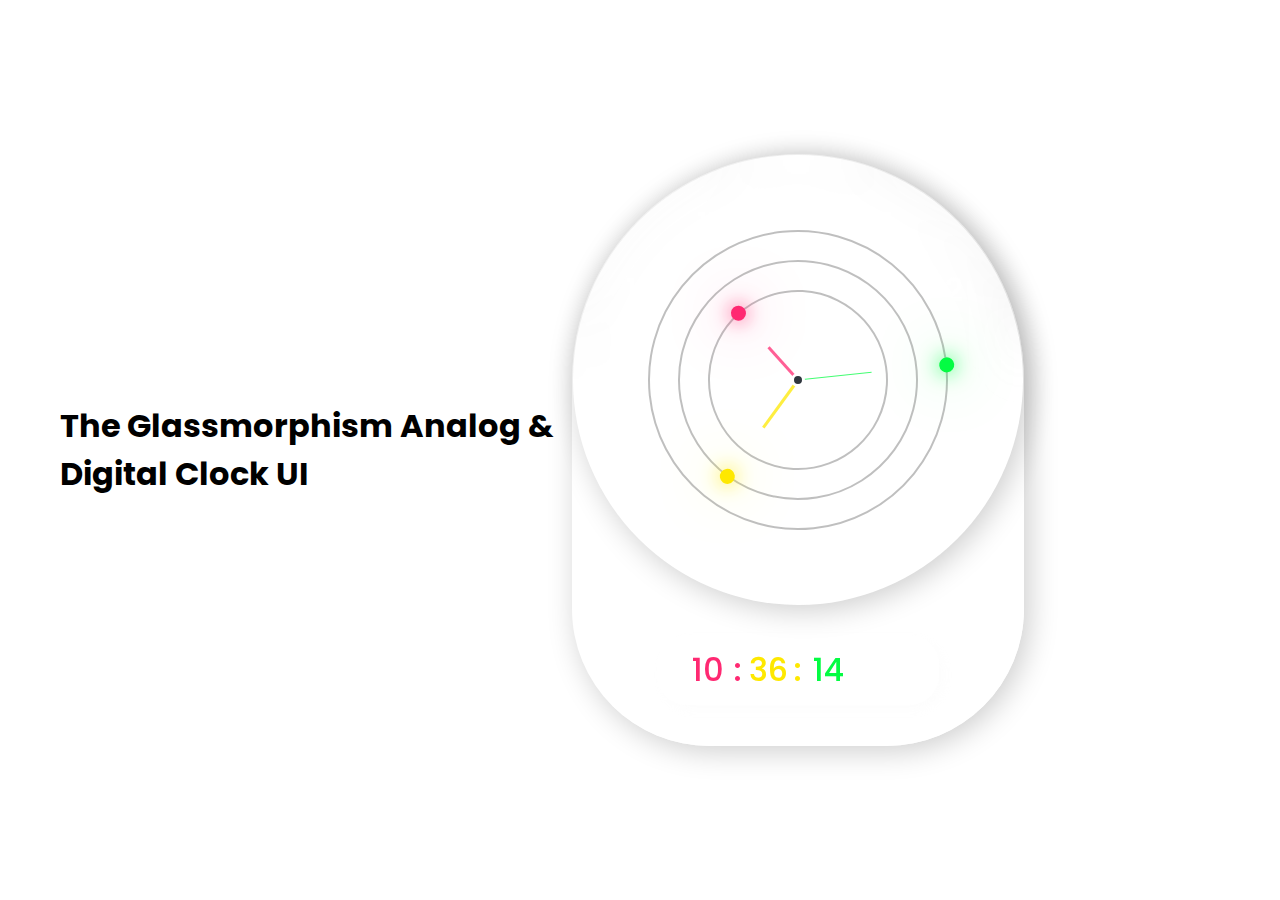
==== index.html @ d381092e "Update index.html" ====
<!dOCTYPE html>
<html>
<head>
    <meta charset="UTF-8">
    <title>Clock</title>
    <link rel="stylesheet" href="clstyle.css">
</head>
    <body>
        
        
        
        
        <div>

            <h1 class="name">The Glassmorphism Analog & Digital Clock UI</h1>
        </div>
        
        
        <div class="container">
             <div class="clock">

 


                <div class="circle"  id ="sc"  style="--clr:#04fc43;"><i></i></div>
                <div class="circle circle2" id ="mn" style="--clr:#fee800;"><i></i></div>
                <div class="circle circle3" id ="hr" style="--clr:#ff2972;"><i></i></div>






               <span style="--i:1;"><b>1</b></span>
               <span style="--i:2;"><b>2</b></span>
               <span style="--i:3;"><b>3</b></span>
               <span style="--i:4;"><b>4</b></span>
               <span style="--i:5;"><b>5</b></span>
               <span style="--i:6;"><b>6</b></span>
               <span style="--i:7;"><b>7</b></span>
               <span style="--i:8;"><b>8</b></span>
               <span style="--i:9;"><b>9</b></span>
               <span style="--i:10;"><b>10</b></span>
               <span style="--i:11;"><b>11</b></span>
               <span style="--i:12;"><b>12</b></span>
             </div>   


             <!-- digital clock -->
             <div id="time">
                 <div id="hours" style="--clr:#ff2972;">00</div>
                 <div id="minutes" style="--clr:#fee800;">00</div>
                 <div id="seconds" style="--clr:#04fc43;">00</div>
                 <div id="ampm">AM</div>
             </div>
        </div>




        <script>
            let hr = document.querySelector('#hr');
            let mn = document.querySelector('#mn');
            let sc = document.querySelector('#sc');





        setInterval(() =>{
            let day = new Date();
            let hh = day.getHours() * 30;
            let mm = day.getMinutes() * 6;
            let ss = day.getSeconds() * 6;

            hr.style.transform=`rotateZ(${hh+(mm/12)}deg)`;
            mn.style.transform=`rotateZ(${mm}deg)`;
            sc.style.transform=`rotateZ(${ss}deg)`;



            // digital clock 

            let hours = document.getElementById('hours');
            let minutes = document.getElementById('minutes');
            let seconds = document.getElementById('seconds');
            let ampm = document.getElementById('ampm');


            let h = new Date().getHours();
            let m = new Date().getMinutes();
            let s = new Date().getSeconds();



             h=(h < 10) ? "0" + h : h
             m=(m < 10) ? "0" + m : m
             s=(s < 10) ? "0" + s : s

             
             hours.innerHTML = h;
             minutes.innerHTML = m;
             seconds.innerHTML = s;


            })
        </script>
    </body>
</html>
---- clstyle.css ----
@import url('https://fonts.googleapis.com/css?family=poppins:200,300,400,500,600,700,800,900&display=swap');
*
{
    margin: 0;
    padding: 0;
    box-sizing: border-box;
    font-family: 'poppins' , sans-serif;

}

body
{
    display: flex;
    justify-content: right;
    width: 80%;
    padding-left: 60px;
    align-items: center;
    min-height: 100vh;
    background: #c4d1c900;
    background-size: cover;
    background-image: url('https://images.pling.com/img/00/00/52/38/08/1325323/ae21d16d1a46209c05987820c79e43bbfebd.jpg');
    background-attachment: fixed;
    
    
}



.container
{
    position: relative;
    
    /* min-height: 500px; */ 
    border-radius: 30px;
    border-top-left-radius: 255px;
    border-top-right-radius: 255px;
    border-bottom-left-radius: 155px;
    border-bottom-right-radius: 155px;
    border-top: 1px solid rgba(255,255,255,0.02);
    border-left: 1px solid rgba(255, 255, 255, 0.02);
    border-bottom: 1px solid rgba(255,255,255,0.02);
    border-right: 1px solid rgba(255,255,255,0.02);
    box-shadow: 5px 5px 30px rgba(0,0,0,0.2);
    display: flex;
    justify-content: center;
    align-items: center;
    flex-direction: column;
    backdrop-filter: blur(3px);
    background: rgba(255,255,255,0.05);
    border: 1px solid rgba(255, 255, 255, 0.903);
    border-left: 1px solid rgba(255, 255, 255, 0.2);
    border-top: 1px solid rgba(255, 255, 255, 0.2);
    

}
.clock
{
    position: relative;
    width: 450px;
    height: 450px;
    background: #5e42cad9;
    
    border-radius: 50%;
    border-top: 1px solid rgba(255,255,255,0.02);
    border-left: 1px solid rgba(255, 255, 255, 0.02);
    border-bottom: 1px solid rgba(255,255,255,0.02);
    border-right: 1px solid rgba(255,255,255,0.02);
    box-shadow: 5px 5px 30px rgba(0,0,0,0.2);
    display: flex;
    justify-content: center;
    align-items: center;
    margin-bottom: 30px;
    backdrop-filter: blur(25px);
    background: rgba(255,255,255,0.05);
    
}
.clock::before
{
    content: '';
    position: absolute;
    width: 8px;
    height: 8px;
    background: #2f363e;
    border: 3px solid #ffff;
    border-radius: 50%;
    z-index: 10000;
}

.clock span
{
    position: absolute;
    inset: 20px;
    color: #ffff;
    text-align: center;
    transform: rotate(calc(30deg* var(--i)));
}
.clock span b{
    font-size: 2em;
    opacity: 0.75;
    font-weight: 600;
    display: inline-block;
    transform: rotate(calc(-30deg * var(--i)));

}


.circle{
    position: absolute;
    width: 300px;
    height: 300px;
    border: 2px solid rgba(0,0,0,0.25);
    border-radius: 50%;
    display: flex;
    justify-content: center;
    align-items: flex-start;
    z-index: 10;

}


.circle i{
    position: absolute;
    width: 6px;
    height: 50%;
    background: var(--clr);
    opacity: 0.75;
    transform-origin: bottom;
    transform: scale(0.5);
    
}



.circle:nth-child(1) i
{
    width: 2px;
}


.circle:nth-child(2) i
{
    width: 6px;
}



.circle2
{
    width: 240px;
    height: 240px;
    z-index: 9;

}

.circle3
{
    width: 180px;
    height: 180px;
    z-index: 8;
}


.circle::before
{
    content: '';
    position: absolute;
    top: -8.8px;
    
    width: 15px;
    height: 15px;
    background: var(--clr);
    border-radius: 50%;
    box-shadow:  0 0 20px var(--clr),
    0  0  60px var(--clr);

}




/* digital clock style */


#time
{
    margin-bottom: 40px;
    display: flex;
    padding: 10px 20px;
    font-size: 2em;
    font-weight: 600;
    border: 1px solid rgba(255, 255, 255, 0.903);
    border-radius: 30px;
    box-shadow: 5px 5px 10px rgba(230, 230, 230, 0.079),
    
    inset 5px 5px 20px rgba(213, 213, 213, 0),
    inset -5px -5px 15px rgba(223, 223, 223, 0);
    
    border-left: 1px solid rgba(255, 255, 255, 0.2);
    border-top: 1px solid rgba(255, 255, 255, 0.2);
    


}




#time div
{
    position: relative;
    width: 60px;
    text-align: center;
    font-weight: 500;
    color: var(--clr);

}

#time div:nth-child(1)::after,
#time div:nth-child(2)::after
{
    content: ':';
    position: absolute;
    right: -4px;

}


#time div:last-child
{
    font-size: 0.5em;
    display: flex;
    justify-content: center;
    align-items: center;
    color: #ffff;


}
#time div:nth-child(2)::after
{
    animation: animate 1s steps(1) infinite;
}

@keyframes animate 
{
    0%
    {
        opacity: 1;

    }
    50%
    {
        opacity: 0;
    }
}
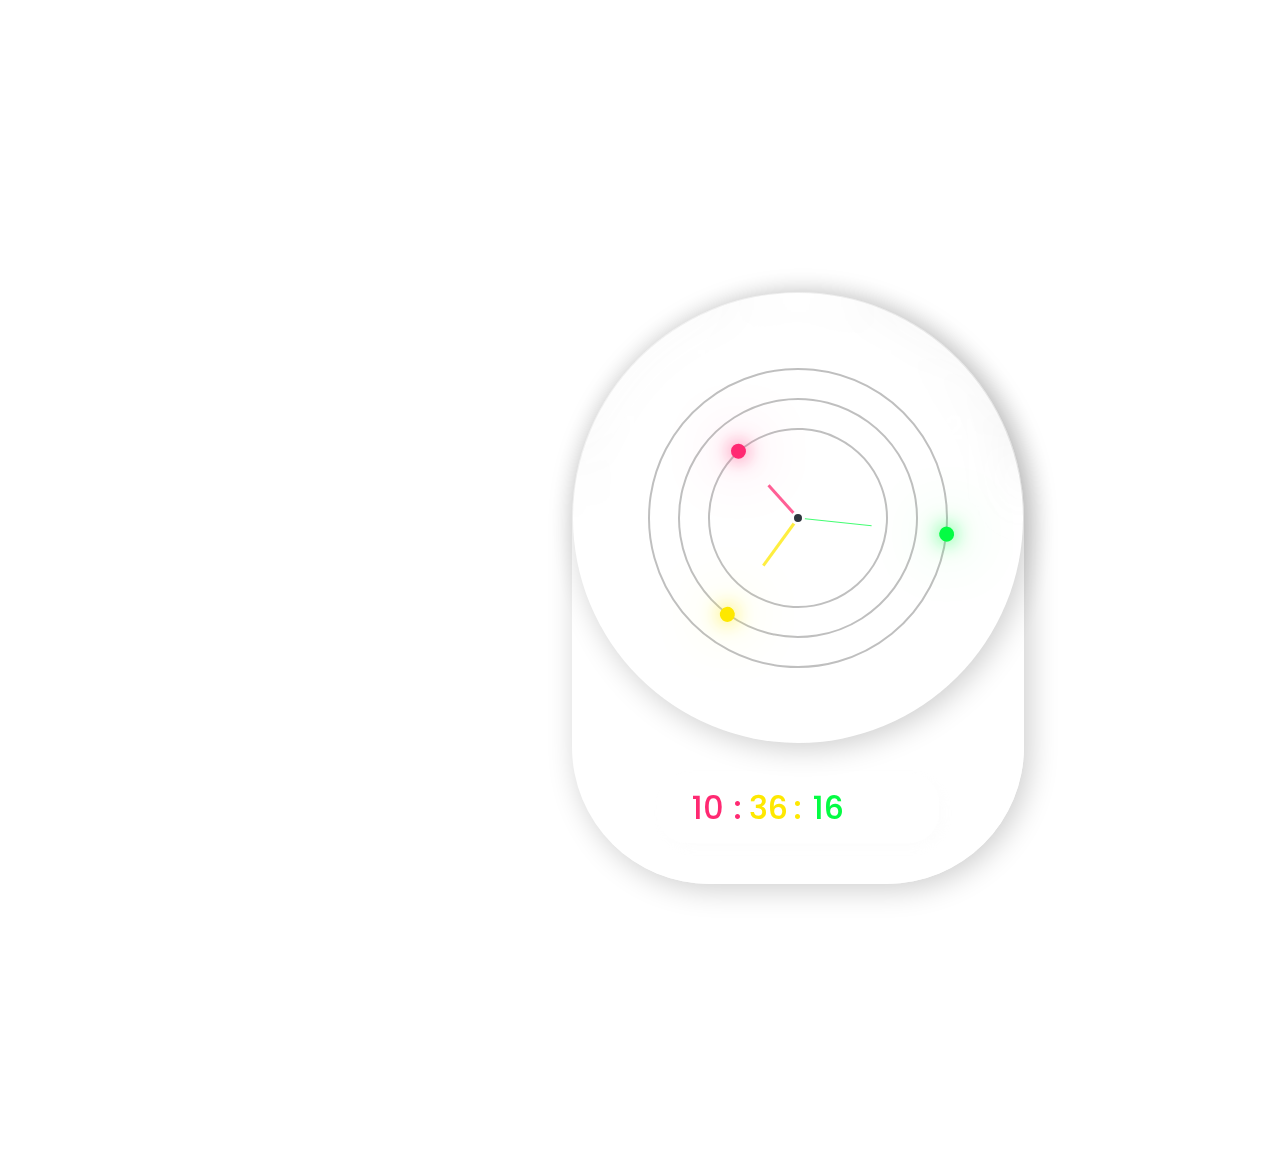
==== commit 7c656e48: "Update index.html" ====
--- a/index.html
+++ b/index.html
@@ -10,10 +10,10 @@
         
         
         
-        <div>
+        
 
             <h1 class="name">The Glassmorphism Analog & Digital Clock UI</h1>
-        </div>
+        
         
         
         <div class="container">
--- a/clstyle.css
+++ b/clstyle.css
@@ -23,6 +23,26 @@
     
     
 }
+
+
+.name
+{
+    width: 4%;
+    height:100%;
+    top: 40%;
+   
+    color: rgb(255, 255, 255);
+    position: relative;
+    text-align: left;
+    font-size: 7rem;
+}
+
+
+
+
+
+
+
 
 
 
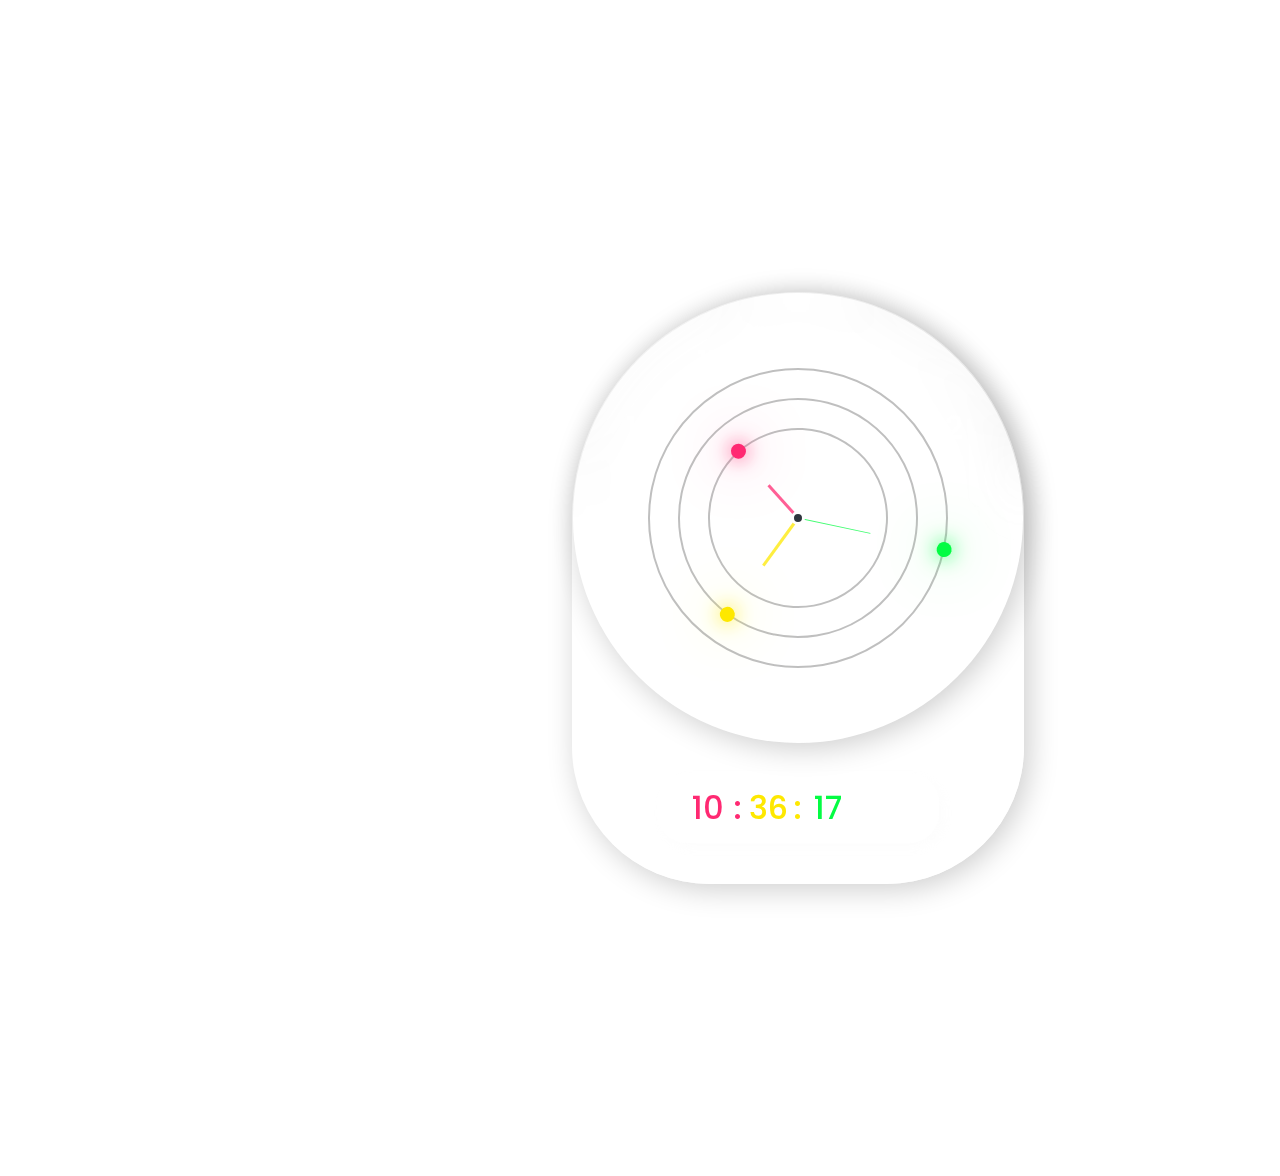
==== commit badf67e0: "Update index.html" ====
--- a/index.html
+++ b/index.html
@@ -91,7 +91,13 @@
             let m = new Date().getMinutes();
             let s = new Date().getSeconds();
 
+            let am = h >= 12 ? "AM" : "PM";
 
+            // convert 24hr clock to 12 hr clock
+
+            if (h>12){
+                h=h-12;
+            }
 
              h=(h < 10) ? "0" + h : h
              m=(m < 10) ? "0" + m : m
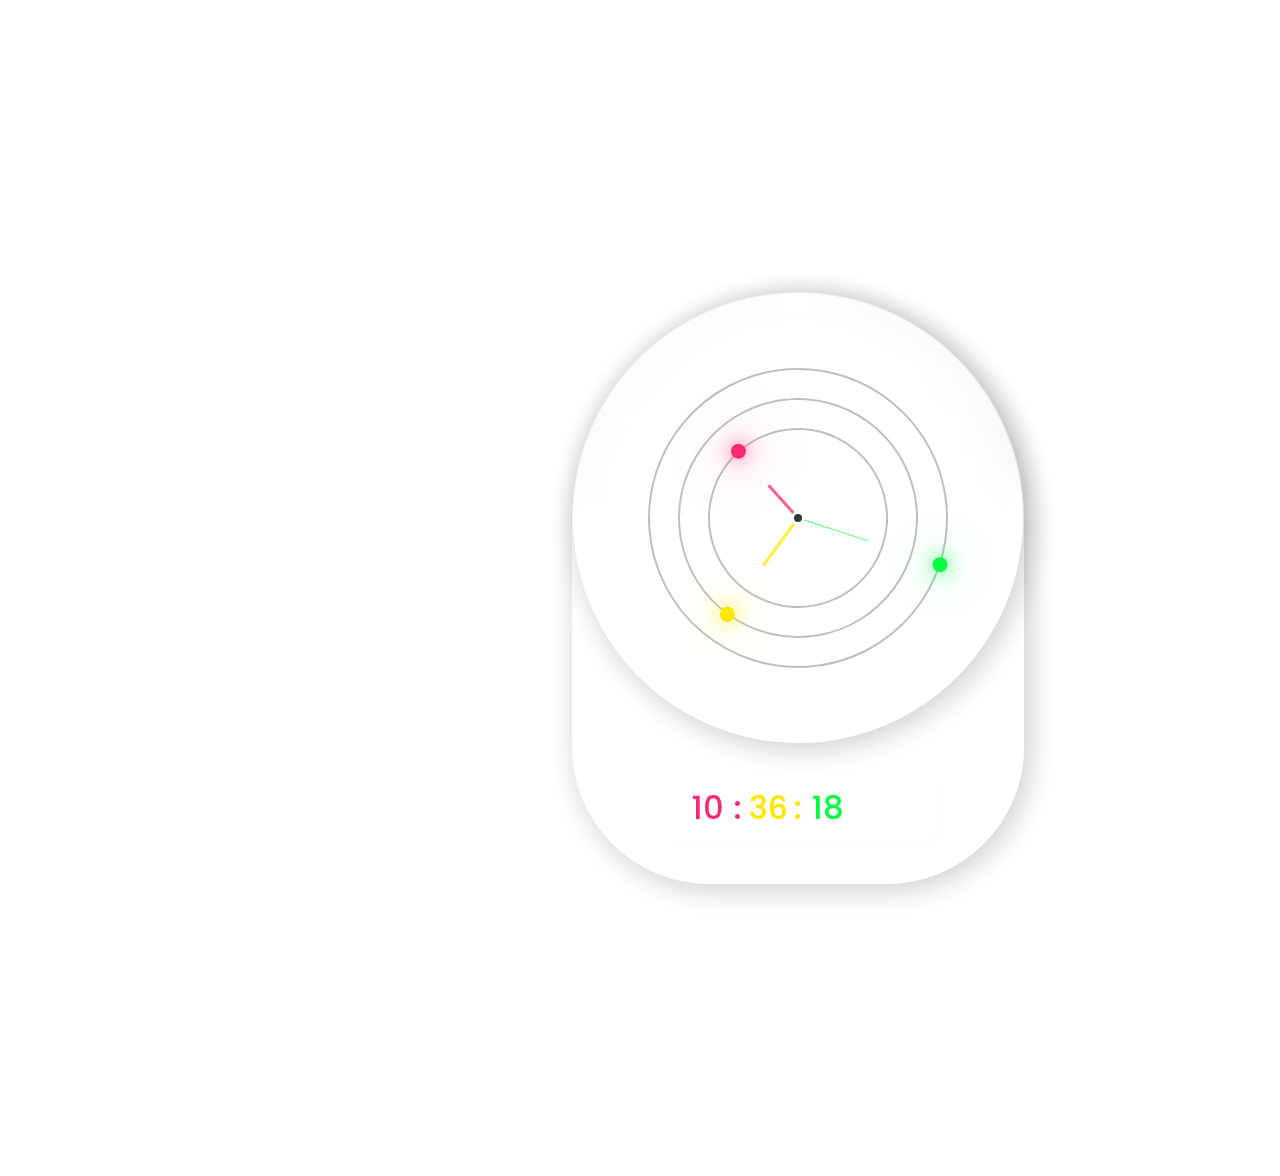
==== commit b244fa6a: "Update index.html" ====
--- a/index.html
+++ b/index.html
@@ -91,7 +91,7 @@
             let m = new Date().getMinutes();
             let s = new Date().getSeconds();
 
-            let am = h >= 12 ? "AM" : "PM";
+            let am = h <= 12 ? "AM" : "PM";
 
             // convert 24hr clock to 12 hr clock
 
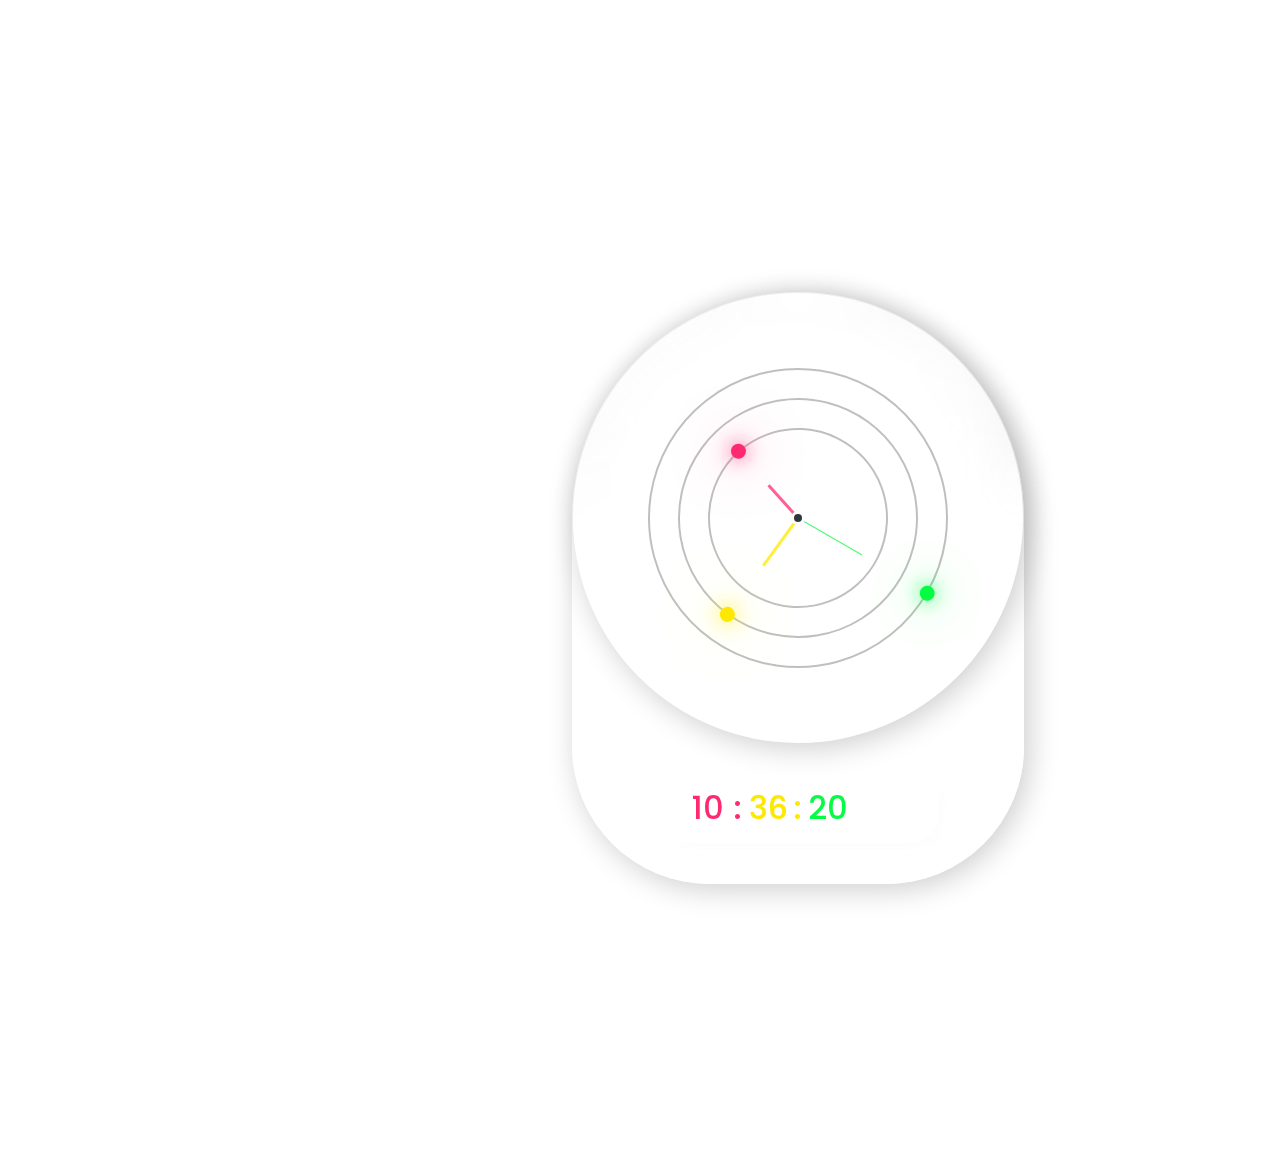
==== commit aea15aba: "Update index.html" ====
--- a/index.html
+++ b/index.html
@@ -91,7 +91,7 @@
             let m = new Date().getMinutes();
             let s = new Date().getSeconds();
 
-            let am = h <= 12 ? "AM" : "PM";
+            let am = h<=12 ? "AM" : "PM";
 
             // convert 24hr clock to 12 hr clock
 
